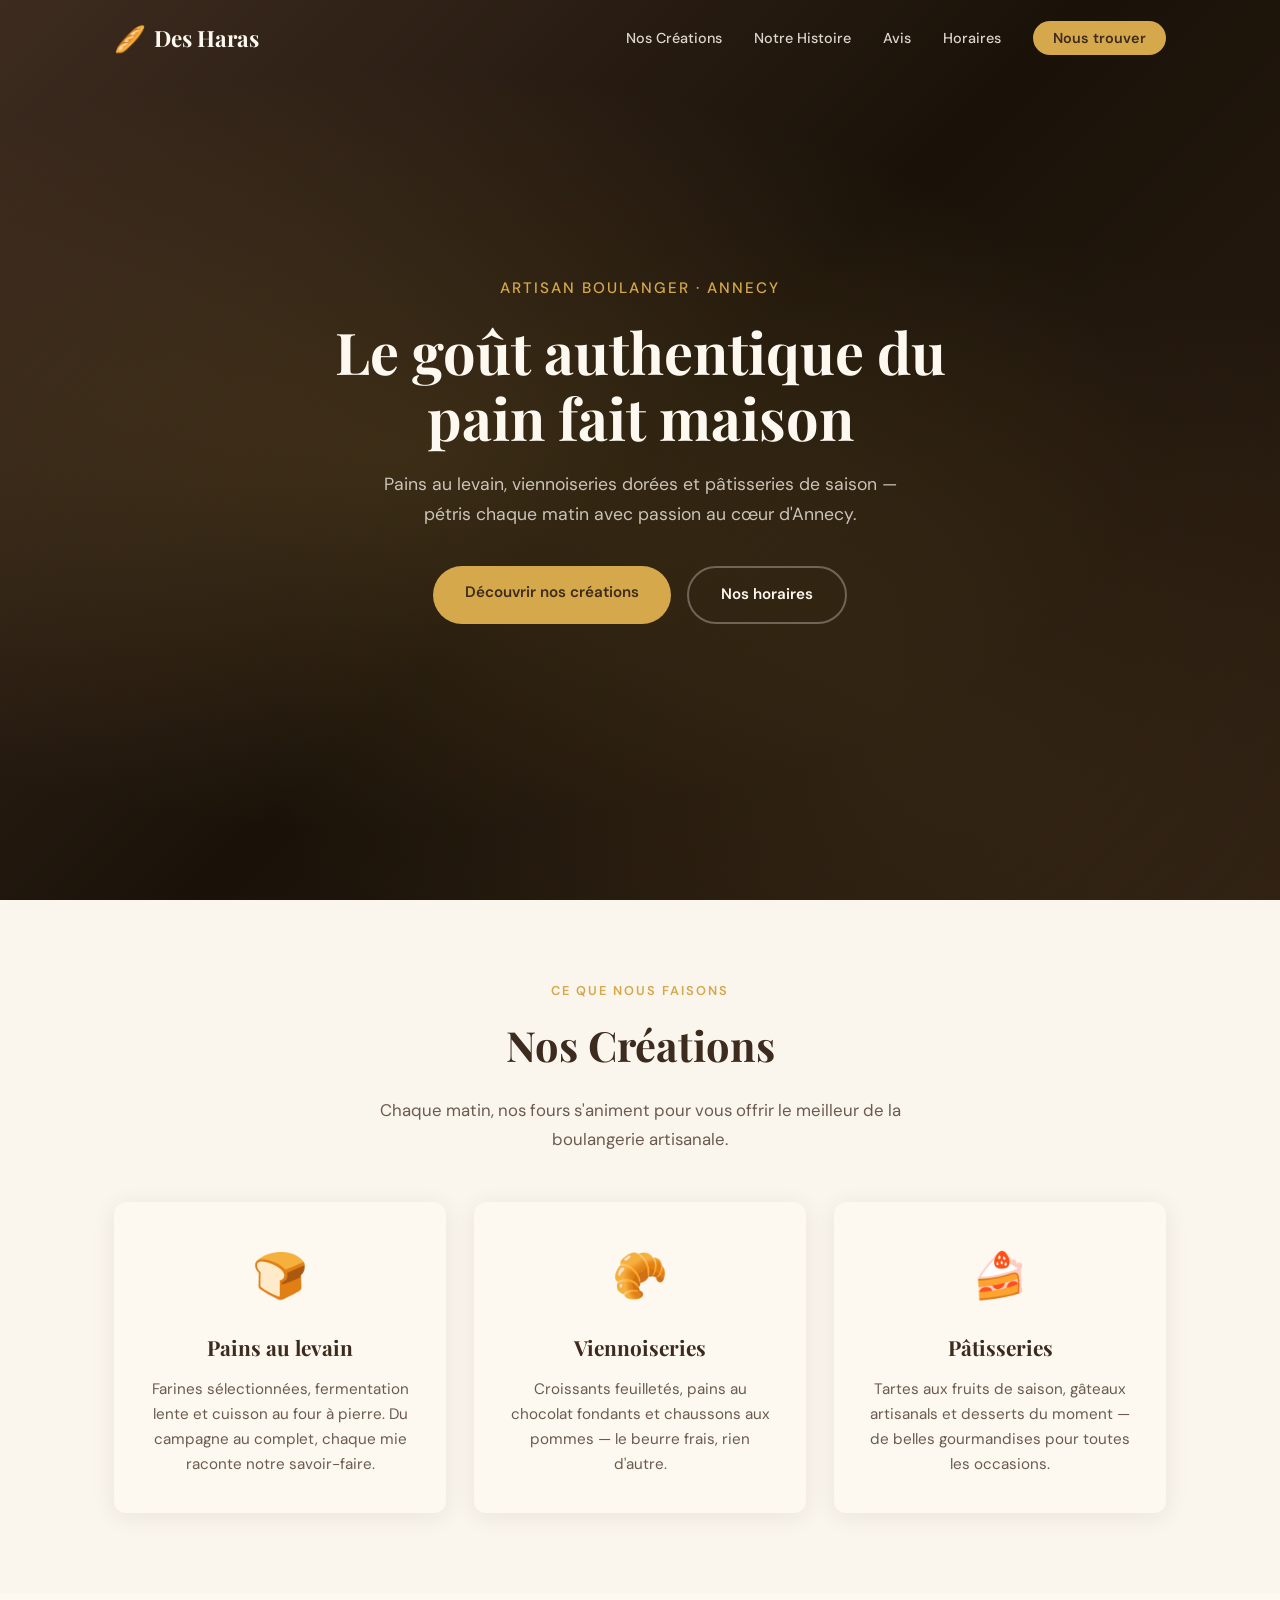
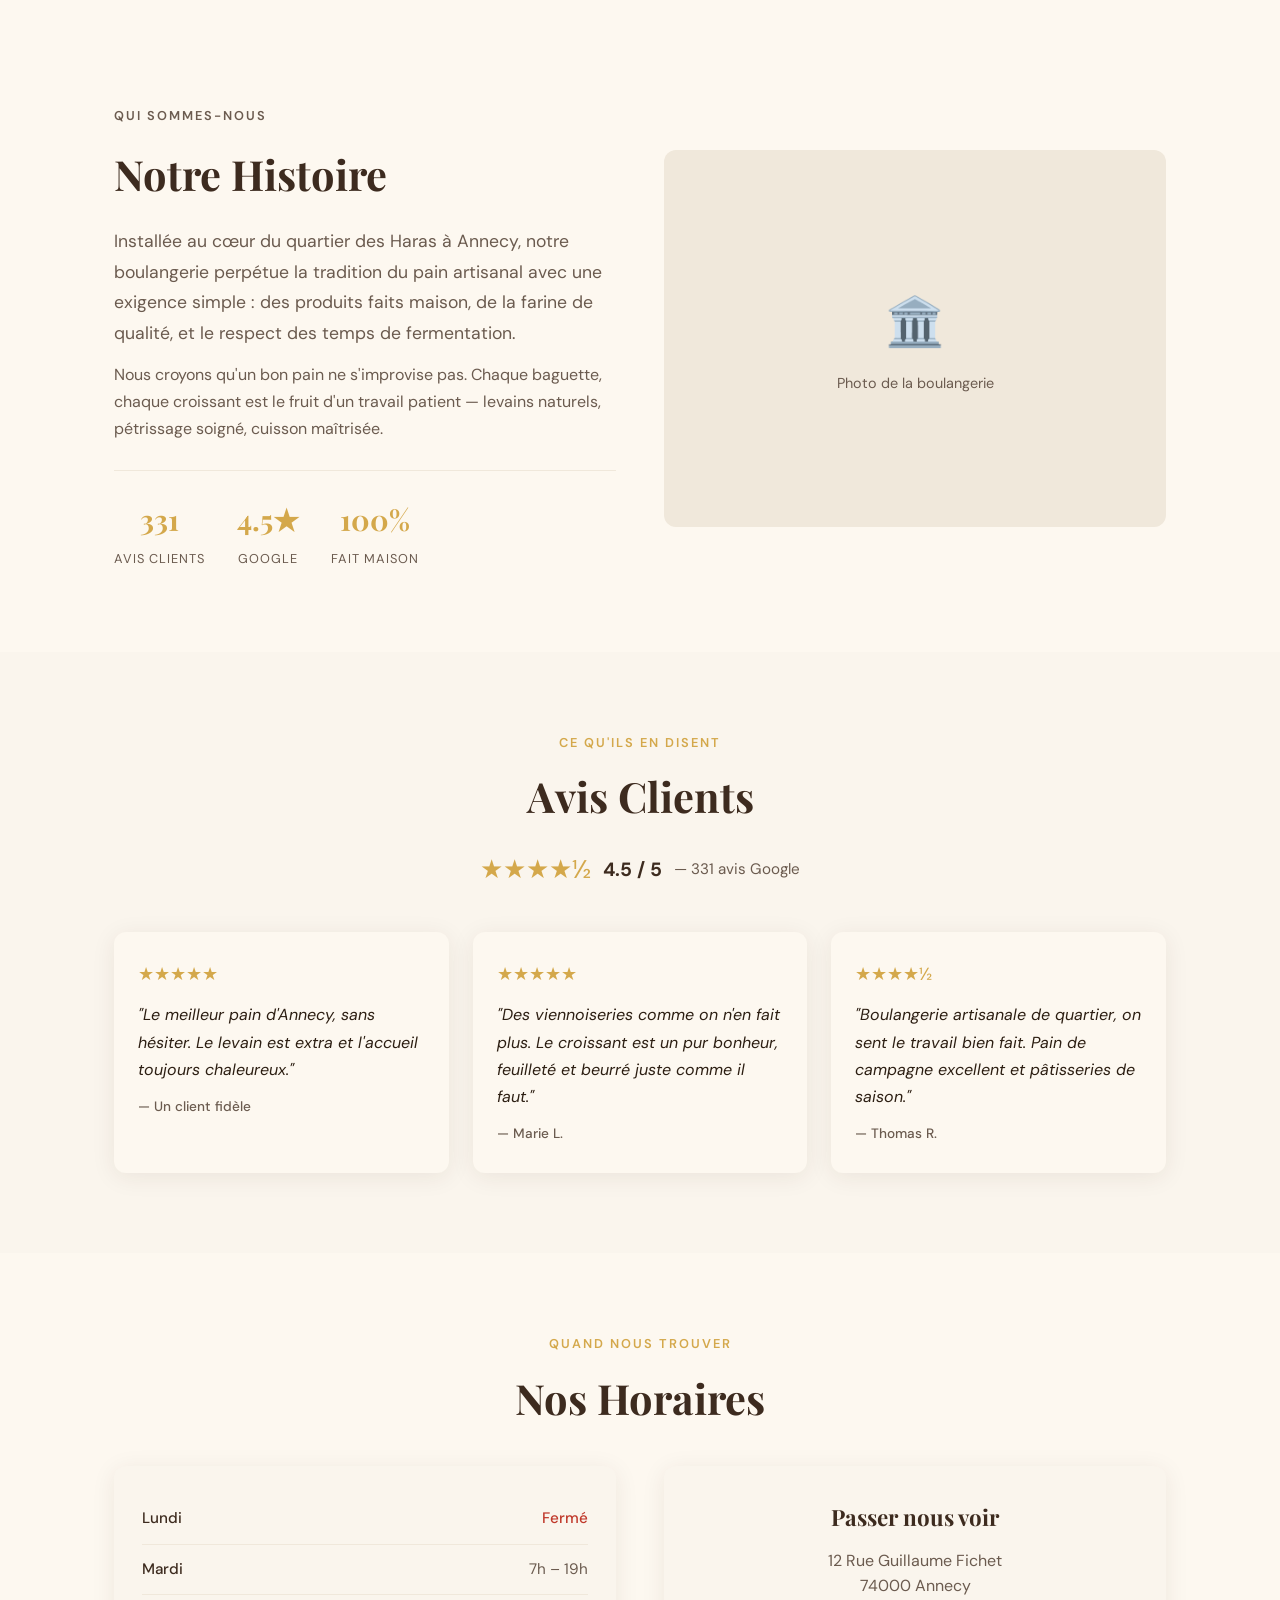
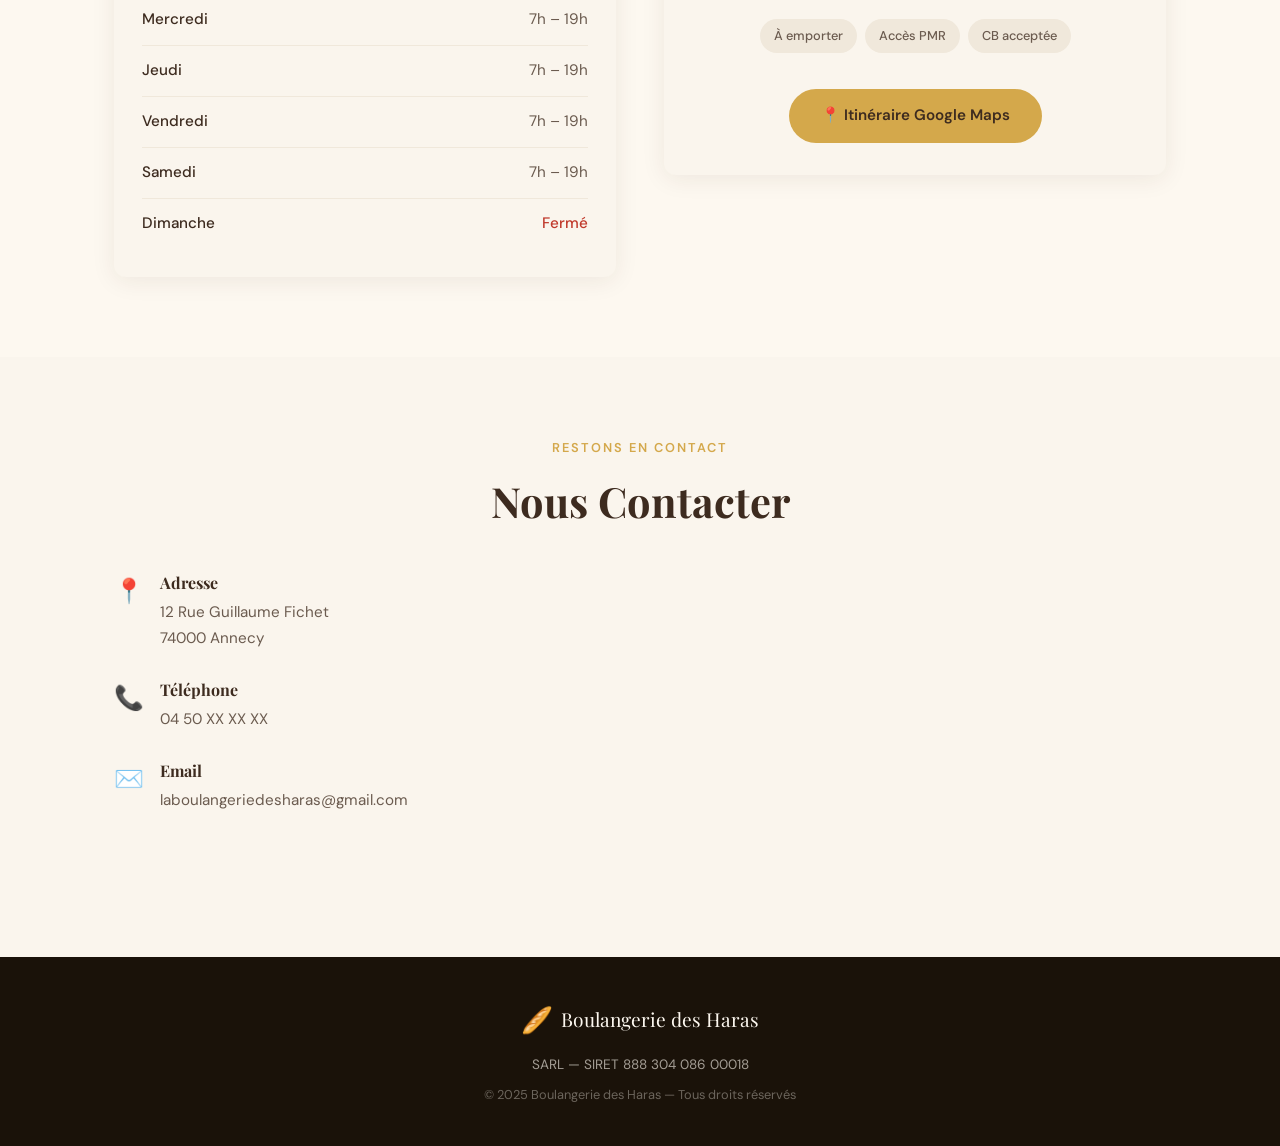
==== index.html @ cc99ca63 "Site vitrine Boulangerie des Haras - style Gruau Lorrain" ====
<!DOCTYPE html>
<html lang="fr">
<head>
    <meta charset="UTF-8">
    <meta name="viewport" content="width=device-width, initial-scale=1.0">
    <title>Boulangerie des Haras — Artisan boulanger à Annecy</title>
    <meta name="description" content="Boulangerie artisanale au cœur d'Annecy. Pains au levain, viennoiseries et pâtisseries faits maison. 12 Rue Guillaume Fichet, Annecy.">

    <!-- Fonts -->
    <link rel="preconnect" href="https://fonts.googleapis.com">
    <link rel="preconnect" href="https://fonts.gstatic.com" crossorigin>
    <link href="https://fonts.googleapis.com/css2?family=Playfair+Display:ital,wght@0,400;0,700;1,400&family=DM+Sans:wght@300;400;500;600&display=swap" rel="stylesheet">

    <!-- Styles -->
    <link rel="stylesheet" href="styles.css">

    <!-- Schema.org -->
    <script type="application/ld+json">
    {
        "@context": "https://schema.org",
        "@type": "Bakery",
        "name": "Boulangerie des Haras",
        "image": "",
        "address": {
            "@type": "PostalAddress",
            "streetAddress": "12 Rue Guillaume Fichet",
            "addressLocality": "Annecy",
            "postalCode": "74000",
            "addressCountry": "FR"
        },
        "geo": {
            "@type": "GeoCoordinates",
            "latitude": 45.904743,
            "longitude": 6.128679
        },
        "telephone": "+33450000000",
        "email": "laboulangeriedesharas@gmail.com",
        "servesCuisine": "Boulangerie artisanale",
        "priceRange": "€",
        "openingHoursSpecification": [
            { "@type": "OpeningHoursSpecification", "dayOfWeek": "Tuesday", "opens": "07:00", "closes": "19:00" },
            { "@type": "OpeningHoursSpecification", "dayOfWeek": "Wednesday", "opens": "07:00", "closes": "19:00" },
            { "@type": "OpeningHoursSpecification", "dayOfWeek": "Thursday", "opens": "07:00", "closes": "19:00" },
            { "@type": "OpeningHoursSpecification", "dayOfWeek": "Friday", "opens": "07:00", "closes": "19:00" },
            { "@type": "OpeningHoursSpecification", "dayOfWeek": "Saturday", "opens": "07:00", "closes": "19:00" }
        ],
        "aggregateRating": {
            "@type": "AggregateRating",
            "ratingValue": "4.5",
            "reviewCount": "331"
        }
    }
    </script>
</head>
<body>

    <!-- Navbar -->
    <nav class="navbar" id="navbar">
        <div class="nav-container">
            <a href="#" class="nav-logo">
                <span class="logo-icon">🥖</span>
                <span class="logo-text">Des Haras</span>
            </a>
            <ul class="nav-links" id="navLinks">
                <li><a href="#creations">Nos Créations</a></li>
                <li><a href="#histoire">Notre Histoire</a></li>
                <li><a href="#avis">Avis</a></li>
                <li><a href="#horaires">Horaires</a></li>
                <li><a href="#contact" class="nav-cta">Nous trouver</a></li>
            </ul>
            <button class="burger" id="burger" aria-label="Menu">
                <span></span><span></span><span></span>
            </button>
        </div>
    </nav>

    <!-- Hero -->
    <header class="hero" id="hero">
        <div class="hero-overlay"></div>
        <div class="hero-content fade-in">
            <p class="hero-subtitle">Artisan boulanger · Annecy</p>
            <h1 class="hero-title">Le goût authentique du pain fait maison</h1>
            <p class="hero-desc">Pains au levain, viennoiseries dorées et pâtisseries de saison — pétris chaque matin avec passion au cœur d'Annecy.</p>
            <div class="hero-buttons">
                <a href="#creations" class="btn btn-primary">Découvrir nos créations</a>
                <a href="#horaires" class="btn btn-secondary">Nos horaires</a>
            </div>
        </div>
    </header>

    <!-- Nos Créations -->
    <section class="section creations" id="creations">
        <div class="container">
            <p class="section-label">Ce que nous faisons</p>
            <h2 class="section-title fade-in">Nos Créations</h2>
            <p class="section-subtitle fade-in">Chaque matin, nos fours s'animent pour vous offrir le meilleur de la boulangerie artisanale.</p>

            <div class="creations-grid">
                <div class="creation-card fade-in">
                    <div class="creation-icon">🍞</div>
                    <h3>Pains au levain</h3>
                    <p>Farines sélectionnées, fermentation lente et cuisson au four à pierre. Du campagne au complet, chaque mie raconte notre savoir-faire.</p>
                </div>
                <div class="creation-card fade-in">
                    <div class="creation-icon">🥐</div>
                    <h3>Viennoiseries</h3>
                    <p>Croissants feuilletés, pains au chocolat fondants et chaussons aux pommes — le beurre frais, rien d'autre.</p>
                </div>
                <div class="creation-card fade-in">
                    <div class="creation-icon">🍰</div>
                    <h3>Pâtisseries</h3>
                    <p>Tartes aux fruits de saison, gâteaux artisanals et desserts du moment — de belles gourmandises pour toutes les occasions.</p>
                </div>
            </div>
        </div>
    </section>

    <!-- Notre Histoire -->
    <section class="section histoire" id="histoire">
        <div class="container">
            <div class="histoire-layout">
                <div class="histoire-text fade-in">
                    <p class="section-label">Qui sommes-nous</p>
                    <h2 class="section-title">Notre Histoire</h2>
                    <p class="histoire-intro">Installée au cœur du quartier des Haras à Annecy, notre boulangerie perpétue la tradition du pain artisanal avec une exigence simple : des produits faits maison, de la farine de qualité, et le respect des temps de fermentation.</p>
                    <p>Nous croyons qu'un bon pain ne s'improvise pas. Chaque baguette, chaque croissant est le fruit d'un travail patient — levains naturels, pétrissage soigné, cuisson maîtrisée.</p>
                    <div class="histoire-chiffres">
                        <div class="chiffre">
                            <span class="chiffre-nombre">331</span>
                            <span class="chiffre-label">Avis clients</span>
                        </div>
                        <div class="chiffre">
                            <span class="chiffre-nombre">4.5★</span>
                            <span class="chiffre-label">Google</span>
                        </div>
                        <div class="chiffre">
                            <span class="chiffre-nombre">100%</span>
                            <span class="chiffre-label">Fait maison</span>
                        </div>
                    </div>
                </div>
                <div class="histoire-image fade-in">
                    <div class="image-placeholder">
                        <span class="placeholder-icon">🏛️</span>
                        <p>Photo de la boulangerie</p>
                    </div>
                </div>
            </div>
        </div>
    </section>

    <!-- Avis -->
    <section class="section avis" id="avis">
        <div class="container">
            <p class="section-label">Ce qu'ils en disent</p>
            <h2 class="section-title fade-in">Avis Clients</h2>
            <div class="avis-global fade-in">
                <span class="avis-stars">★★★★½</span>
                <span class="avis-score">4.5 / 5</span>
                <span class="avis-count">— 331 avis Google</span>
            </div>

            <div class="avis-grid">
                <div class="avis-card fade-in">
                    <div class="avis-stars-small">★★★★★</div>
                    <p class="avis-text">"Le meilleur pain d'Annecy, sans hésiter. Le levain est extra et l'accueil toujours chaleureux."</p>
                    <p class="avis-author">— Un client fidèle</p>
                </div>
                <div class="avis-card fade-in">
                    <div class="avis-stars-small">★★★★★</div>
                    <p class="avis-text">"Des viennoiseries comme on n'en fait plus. Le croissant est un pur bonheur, feuilleté et beurré juste comme il faut."</p>
                    <p class="avis-author">— Marie L.</p>
                </div>
                <div class="avis-card fade-in">
                    <div class="avis-stars-small">★★★★½</div>
                    <p class="avis-text">"Boulangerie artisanale de quartier, on sent le travail bien fait. Pain de campagne excellent et pâtisseries de saison."</p>
                    <p class="avis-author">— Thomas R.</p>
                </div>
            </div>
        </div>
    </section>

    <!-- Horaires -->
    <section class="section horaires" id="horaires">
        <div class="container">
            <p class="section-label">Quand nous trouver</p>
            <h2 class="section-title fade-in">Nos Horaires</h2>

            <div class="horaires-layout">
                <div class="horaires-table fade-in">
                    <div class="horaire-row">
                        <span class="jour">Lundi</span>
                        <span class="ferme">Fermé</span>
                    </div>
                    <div class="horaire-row">
                        <span class="jour">Mardi</span>
                        <span class="heures">7h – 19h</span>
                    </div>
                    <div class="horaire-row">
                        <span class="jour">Mercredi</span>
                        <span class="heures">7h – 19h</span>
                    </div>
                    <div class="horaire-row">
                        <span class="jour">Jeudi</span>
                        <span class="heures">7h – 19h</span>
                    </div>
                    <div class="horaire-row">
                        <span class="jour">Vendredi</span>
                        <span class="heures">7h – 19h</span>
                    </div>
                    <div class="horaire-row">
                        <span class="jour">Samedi</span>
                        <span class="heures">7h – 19h</span>
                    </div>
                    <div class="horaire-row">
                        <span class="jour">Dimanche</span>
                        <span class="ferme">Fermé</span>
                    </div>
                </div>
                <div class="horaires-cta fade-in">
                    <div class="cta-box">
                        <h3>Passer nous voir</h3>
                        <p>12 Rue Guillaume Fichet<br>74000 Annecy</p>
                        <div class="cta-services">
                            <span class="service-badge">À emporter</span>
                            <span class="service-badge">Accès PMR</span>
                            <span class="service-badge">CB acceptée</span>
                        </div>
                        <a href="https://maps.google.com/?cid=14751556202898604400" target="_blank" class="btn btn-primary btn-maps">📍 Itinéraire Google Maps</a>
                    </div>
                </div>
            </div>
        </div>
    </section>

    <!-- Contact -->
    <section class="section contact" id="contact">
        <div class="container">
            <p class="section-label">Restons en contact</p>
            <h2 class="section-title fade-in">Nous Contacter</h2>

            <div class="contact-layout fade-in">
                <div class="contact-info">
                    <div class="contact-item">
                        <span class="contact-icon">📍</span>
                        <div>
                            <h4>Adresse</h4>
                            <p>12 Rue Guillaume Fichet<br>74000 Annecy</p>
                        </div>
                    </div>
                    <div class="contact-item">
                        <span class="contact-icon">📞</span>
                        <div>
                            <h4>Téléphone</h4>
                            <p>04 50 XX XX XX</p>
                        </div>
                    </div>
                    <div class="contact-item">
                        <span class="contact-icon">✉️</span>
                        <div>
                            <h4>Email</h4>
                            <p>laboulangeriedesharas@gmail.com</p>
                        </div>
                    </div>
                </div>
                <div class="contact-map">
                    <iframe
                        src="https://www.google.com/maps/embed?pb=!1m18!1m12!1m3!1d2775.5!2d6.128679!3d45.904743!2m3!1f0!2f0!3f0!3m2!1i1024!2i768!4f13.1!3m3!1m2!1s0x0%3A0x0!2sBoulangerie%20des%20Haras!5e0!3m2!1sfr!2sfr!4v1"
                        width="100%" height="300" style="border:0; border-radius: 12px;" allowfullscreen="" loading="lazy"></iframe>
                </div>
            </div>
        </div>
    </section>

    <!-- Footer -->
    <footer class="footer">
        <div class="container">
            <div class="footer-content">
                <div class="footer-brand">
                    <span class="logo-icon">🥖</span>
                    <span class="logo-text">Boulangerie des Haras</span>
                </div>
                <p class="footer-legal">SARL — SIRET 888 304 086 00018</p>
                <p class="footer-copy">© 2025 Boulangerie des Haras — Tous droits réservés</p>
            </div>
        </div>
    </footer>

    <!-- Mobile CTA -->
    <div class="mobile-cta" id="mobileCta">
        <a href="tel:+33450000000" class="mobile-cta-btn">📞 Appeler</a>
    </div>

    <script src="script.js"></script>
</body>
</html>
---- styles.css ----
/* ===== Variables ===== */
:root {
    --wheat: #D4A84B;
    --wheat-light: #E8C97A;
    --brown: #3D2B1F;
    --brown-light: #5C4033;
    --cream: #FDF8F0;
    --dark: #1A1209;
    --warm-white: #FAF5ED;
    --warm-gray: #F0E8DB;
    --text: #2C1E12;
    --text-light: #6B5B4F;
    --font-heading: 'Playfair Display', Georgia, serif;
    --font-body: 'DM Sans', -apple-system, sans-serif;
    --radius: 12px;
    --shadow: 0 4px 24px rgba(61,43,31,0.08);
    --shadow-hover: 0 8px 32px rgba(61,43,31,0.14);
    --transition: 0.3s ease;
}

/* ===== Reset ===== */
*, *::before, *::after { box-sizing: border-box; margin: 0; padding: 0; }
html { scroll-behavior: smooth; }
body {
    font-family: var(--font-body);
    color: var(--text);
    background: var(--cream);
    line-height: 1.7;
    -webkit-font-smoothing: antialiased;
}
img { max-width: 100%; display: block; }
a { text-decoration: none; color: inherit; }
ul { list-style: none; }

/* ===== Container ===== */
.container { max-width: 1100px; margin: 0 auto; padding: 0 24px; }

/* ===== Navbar ===== */
.navbar {
    position: fixed; top: 0; left: 0; right: 0; z-index: 1000;
    background: transparent;
    transition: background var(--transition), box-shadow var(--transition);
    padding: 16px 0;
}
.navbar.scrolled {
    background: rgba(253,248,240,0.95);
    backdrop-filter: blur(10px);
    box-shadow: 0 2px 16px rgba(61,43,31,0.08);
    padding: 10px 0;
}
.nav-container {
    max-width: 1100px; margin: 0 auto; padding: 0 24px;
    display: flex; align-items: center; justify-content: space-between;
}
.nav-logo {
    display: flex; align-items: center; gap: 8px;
    font-family: var(--font-heading); font-size: 1.4rem; font-weight: 700;
    color: var(--cream);
    transition: color var(--transition);
}
.navbar.scrolled .nav-logo { color: var(--brown); }
.logo-icon { font-size: 1.6rem; }
.nav-links { display: flex; gap: 32px; align-items: center; }
.nav-links a {
    font-size: 0.9rem; font-weight: 500; color: rgba(253,248,240,0.85);
    transition: color var(--transition);
    position: relative;
}
.navbar.scrolled .nav-links a { color: var(--text-light); }
.nav-links a:hover { color: var(--wheat); }
.navbar.scrolled .nav-links a:hover { color: var(--wheat); }
.nav-cta {
    background: var(--wheat) !important;
    color: var(--brown) !important;
    padding: 8px 20px;
    border-radius: 50px;
    font-weight: 600 !important;
    transition: background var(--transition), transform var(--transition) !important;
}
.nav-cta:hover { background: var(--wheat-light) !important; transform: translateY(-1px); }

/* Burger */
.burger {
    display: none; background: none; border: none; cursor: pointer;
    flex-direction: column; gap: 5px; padding: 4px;
}
.burger span {
    display: block; width: 24px; height: 2px;
    background: var(--cream); border-radius: 2px;
    transition: all var(--transition);
}
.navbar.scrolled .burger span { background: var(--brown); }
.burger.active span:nth-child(1) { transform: rotate(45deg) translate(5px, 5px); }
.burger.active span:nth-child(2) { opacity: 0; }
.burger.active span:nth-child(3) { transform: rotate(-45deg) translate(5px, -5px); }

/* ===== Hero ===== */
.hero {
    position: relative;
    min-height: 100vh;
    display: flex; align-items: center; justify-content: center;
    background: linear-gradient(135deg, #3D2B1F 0%, #1A1209 50%, #2C1E12 100%);
    overflow: hidden;
}
.hero-overlay {
    position: absolute; inset: 0;
    background: radial-gradient(ellipse at 30% 50%, rgba(212,168,75,0.15), transparent 60%),
                radial-gradient(ellipse at 70% 80%, rgba(212,168,75,0.08), transparent 50%);
}
.hero-content {
    position: relative; z-index: 1;
    text-align: center; padding: 0 24px;
    max-width: 720px;
}
.hero-subtitle {
    font-family: var(--font-body);
    font-size: 0.95rem; font-weight: 500;
    color: var(--wheat);
    letter-spacing: 2px; text-transform: uppercase;
    margin-bottom: 16px;
}
.hero-title {
    font-family: var(--font-heading);
    font-size: clamp(2.2rem, 5vw, 3.6rem);
    font-weight: 700;
    color: var(--cream);
    line-height: 1.15;
    margin-bottom: 20px;
}
.hero-desc {
    font-size: 1.1rem;
    color: rgba(253,248,240,0.75);
    max-width: 560px; margin: 0 auto 36px;
    line-height: 1.7;
}
.hero-buttons { display: flex; gap: 16px; justify-content: center; flex-wrap: wrap; }

/* ===== Buttons ===== */
.btn {
    display: inline-block;
    padding: 14px 32px;
    border-radius: 50px;
    font-family: var(--font-body);
    font-size: 0.95rem; font-weight: 600;
    transition: all var(--transition);
    cursor: pointer; border: none;
}
.btn-primary {
    background: var(--wheat);
    color: var(--brown);
}
.btn-primary:hover { background: var(--wheat-light); transform: translateY(-2px); box-shadow: 0 6px 20px rgba(212,168,75,0.35); }
.btn-secondary {
    background: transparent;
    color: var(--cream);
    border: 2px solid rgba(253,248,240,0.3);
}
.btn-secondary:hover { border-color: var(--wheat); color: var(--wheat); }
.btn-maps { margin-top: 16px; display: inline-block; }

/* ===== Sections ===== */
.section { padding: 80px 0; }
.section-label {
    font-size: 0.8rem; font-weight: 600;
    color: var(--wheat);
    text-transform: uppercase;
    letter-spacing: 2px;
    text-align: center;
    margin-bottom: 8px;
}
.section-title {
    font-family: var(--font-heading);
    font-size: clamp(1.8rem, 3.5vw, 2.6rem);
    font-weight: 700;
    color: var(--brown);
    text-align: center;
    margin-bottom: 16px;
}
.section-subtitle {
    text-align: center; color: var(--text-light);
    max-width: 560px; margin: 0 auto 48px;
    font-size: 1.05rem;
}

/* ===== Créations ===== */
.creations { background: var(--warm-white); }
.creations-grid {
    display: grid;
    grid-template-columns: repeat(auto-fit, minmax(280px, 1fr));
    gap: 28px;
    margin-top: 48px;
}
.creation-card {
    background: var(--cream);
    border-radius: var(--radius);
    padding: 36px 28px;
    text-align: center;
    box-shadow: var(--shadow);
    transition: transform var(--transition), box-shadow var(--transition);
}
.creation-card:hover { transform: translateY(-4px); box-shadow: var(--shadow-hover); }
.creation-icon { font-size: 2.8rem; margin-bottom: 16px; }
.creation-card h3 {
    font-family: var(--font-heading);
    font-size: 1.3rem; color: var(--brown);
    margin-bottom: 12px;
}
.creation-card p { color: var(--text-light); font-size: 0.95rem; line-height: 1.65; }

/* ===== Histoire ===== */
.histoire { background: var(--cream); }
.histoire-layout {
    display: grid;
    grid-template-columns: 1fr 1fr;
    gap: 48px;
    align-items: center;
    margin-top: 32px;
}
.histoire-text .section-label { text-align: left; }
.histoire-text .section-title { text-align: left; }
.histoire-intro {
    font-size: 1.1rem; color: var(--text);
    margin-bottom: 16px;
    line-height: 1.75;
}
.histoire-text p { color: var(--text-light); margin-bottom: 12px; }
.histoire-chiffres {
    display: flex; gap: 32px; margin-top: 28px;
    padding-top: 24px;
    border-top: 1px solid var(--warm-gray);
}
.chiffre { text-align: center; }
.chiffre-nombre {
    display: block;
    font-family: var(--font-heading);
    font-size: 1.8rem; font-weight: 700;
    color: var(--wheat);
}
.chiffre-label {
    font-size: 0.8rem; color: var(--text-light);
    text-transform: uppercase; letter-spacing: 1px;
}
.image-placeholder {
    width: 100%; aspect-ratio: 4/3;
    background: var(--warm-gray);
    border-radius: var(--radius);
    display: flex; flex-direction: column;
    align-items: center; justify-content: center;
    color: var(--text-light);
    font-size: 0.9rem;
}
.placeholder-icon { font-size: 3rem; margin-bottom: 8px; }

/* ===== Avis ===== */
.avis { background: var(--warm-white); }
.avis-global {
    display: flex; align-items: center; justify-content: center;
    gap: 12px; margin-bottom: 40px;
    flex-wrap: wrap;
}
.avis-stars { font-size: 1.6rem; color: var(--wheat); }
.avis-score { font-size: 1.2rem; font-weight: 700; color: var(--brown); }
.avis-count { color: var(--text-light); font-size: 0.95rem; }
.avis-grid {
    display: grid;
    grid-template-columns: repeat(auto-fit, minmax(280px, 1fr));
    gap: 24px;
}
.avis-card {
    background: var(--cream);
    border-radius: var(--radius);
    padding: 28px 24px;
    box-shadow: var(--shadow);
    transition: transform var(--transition);
}
.avis-card:hover { transform: translateY(-2px); }
.avis-stars-small { color: var(--wheat); font-size: 1.1rem; margin-bottom: 12px; }
.avis-text {
    font-style: italic; color: var(--text);
    line-height: 1.7; margin-bottom: 12px;
}
.avis-author { color: var(--text-light); font-size: 0.85rem; font-weight: 500; }

/* ===== Horaires ===== */
.horaires { background: var(--cream); }
.horaires-layout {
    display: grid;
    grid-template-columns: 1fr 1fr;
    gap: 48px;
    margin-top: 32px;
    align-items: start;
}
.horaires-table {
    background: var(--warm-white);
    border-radius: var(--radius);
    padding: 28px;
    box-shadow: var(--shadow);
}
.horaire-row {
    display: flex; justify-content: space-between;
    padding: 12px 0;
    border-bottom: 1px solid var(--warm-gray);
    font-size: 0.95rem;
}
.horaire-row:last-child { border-bottom: none; }
.jour { font-weight: 500; color: var(--brown); }
.heures { color: var(--text-light); }
.ferme { color: #C0392B; font-weight: 500; }
.cta-box {
    background: var(--warm-white);
    border-radius: var(--radius);
    padding: 32px;
    box-shadow: var(--shadow);
    text-align: center;
}
.cta-box h3 {
    font-family: var(--font-heading);
    font-size: 1.4rem; color: var(--brown);
    margin-bottom: 12px;
}
.cta-box p { color: var(--text-light); margin-bottom: 20px; line-height: 1.6; }
.cta-services { display: flex; gap: 8px; justify-content: center; flex-wrap: wrap; margin-bottom: 20px; }
.service-badge {
    background: var(--warm-gray);
    color: var(--text-light);
    font-size: 0.8rem; font-weight: 500;
    padding: 6px 14px;
    border-radius: 50px;
}

/* ===== Contact ===== */
.contact { background: var(--warm-white); }
.contact-layout {
    display: grid;
    grid-template-columns: 1fr 1fr;
    gap: 48px;
    margin-top: 32px;
    align-items: start;
}
.contact-item {
    display: flex; gap: 16px; margin-bottom: 24px;
}
.contact-icon { font-size: 1.5rem; flex-shrink: 0; margin-top: 2px; }
.contact-item h4 {
    font-family: var(--font-heading);
    color: var(--brown); margin-bottom: 4px;
}
.contact-item p { color: var(--text-light); font-size: 0.95rem; }
.contact-map { border-radius: var(--radius); overflow: hidden; }

/* ===== Footer ===== */
.footer {
    background: var(--dark);
    color: rgba(253,248,240,0.6);
    padding: 40px 0;
    text-align: center;
}
.footer-content { display: flex; flex-direction: column; align-items: center; gap: 8px; }
.footer-brand {
    display: flex; align-items: center; gap: 8px;
    font-family: var(--font-heading);
    color: var(--cream); font-size: 1.2rem;
    margin-bottom: 4px;
}
.footer-legal { font-size: 0.85rem; }
.footer-copy { font-size: 0.8rem; opacity: 0.6; }

/* ===== Mobile CTA ===== */
.mobile-cta {
    display: none;
    position: fixed; bottom: 0; left: 0; right: 0;
    background: var(--cream);
    padding: 12px 16px;
    box-shadow: 0 -2px 12px rgba(0,0,0,0.1);
    z-index: 999;
}
.mobile-cta-btn {
    display: block;
    background: var(--wheat);
    color: var(--brown);
    text-align: center;
    padding: 14px;
    border-radius: 50px;
    font-weight: 600;
    font-size: 1rem;
}

/* ===== Animations ===== */
.fade-in {
    opacity: 0;
    transform: translateY(24px);
    transition: opacity 0.7s ease, transform 0.7s ease;
}
.fade-in.visible {
    opacity: 1;
    transform: translateY(0);
}

/* ===== Responsive ===== */
@media (max-width: 768px) {
    .nav-links { display: none; }
    .burger { display: flex; }
    .nav-links.open {
        display: flex; flex-direction: column;
        position: absolute; top: 100%; left: 0; right: 0;
        background: rgba(253,248,240,0.98);
        padding: 24px;
        gap: 16px;
        box-shadow: 0 8px 24px rgba(0,0,0,0.08);
    }
    .nav-links.open a { color: var(--text); font-size: 1.1rem; }
    .nav-links.open .nav-cta { color: var(--brown) !important; }
    .hero-title { font-size: 2rem; }
    .hero-desc { font-size: 1rem; }
    .histoire-layout, .horaires-layout, .contact-layout {
        grid-template-columns: 1fr;
    }
    .histoire-chiffres { gap: 20px; }
    .mobile-cta { display: block; }
    .footer { padding-bottom: 80px; }
    .section { padding: 56px 0; }
}
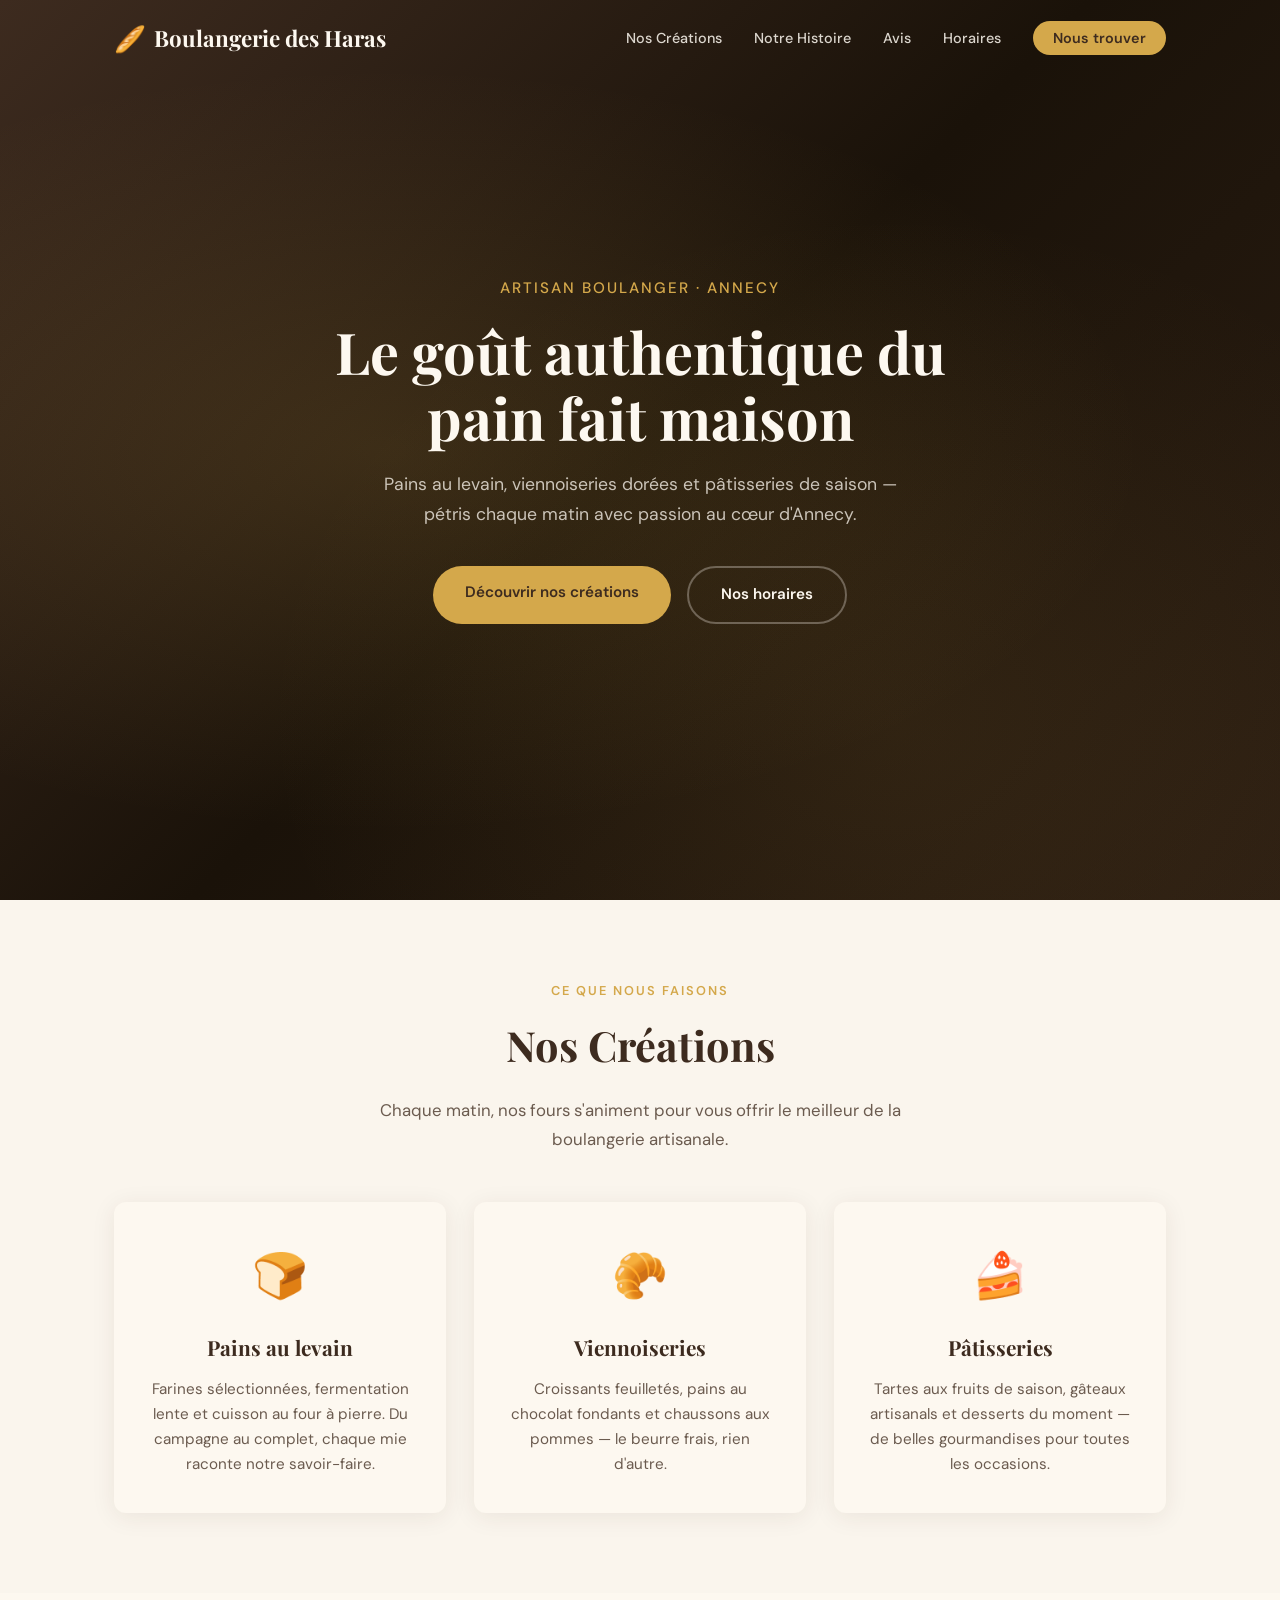
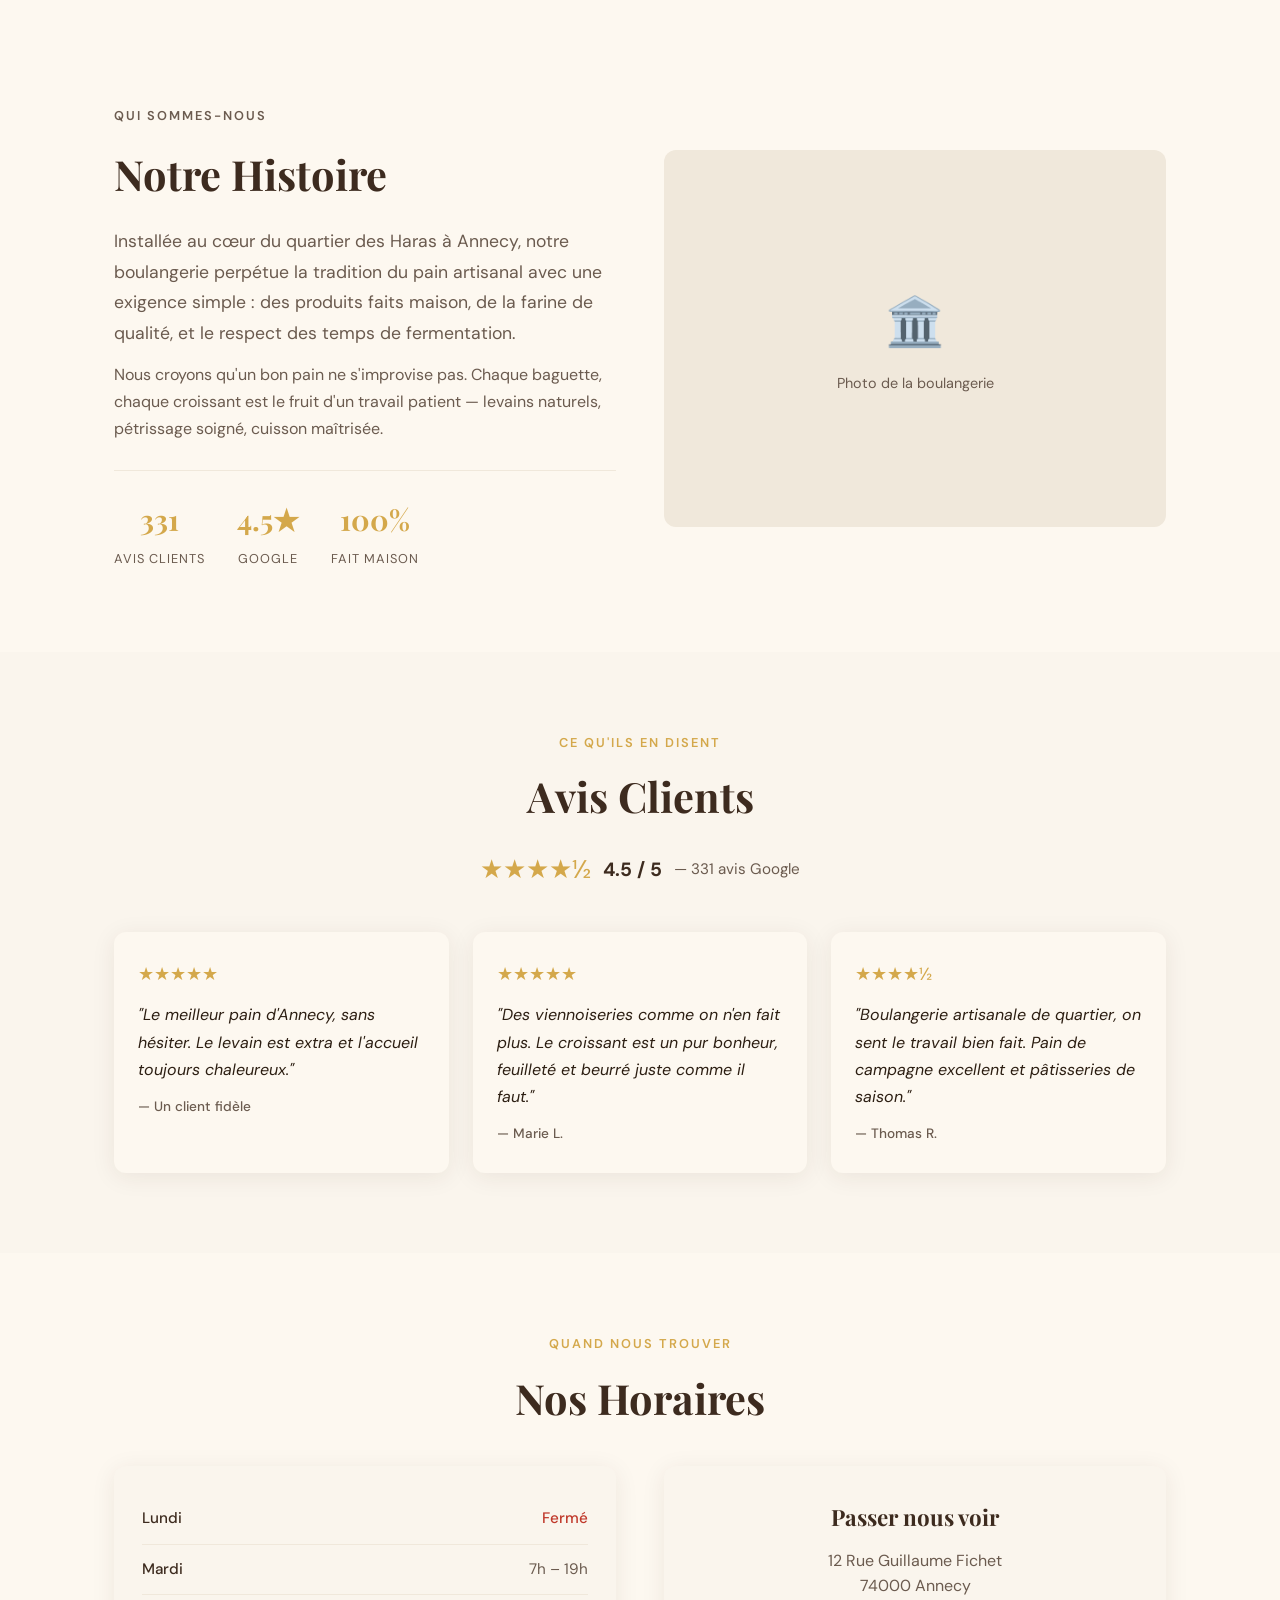
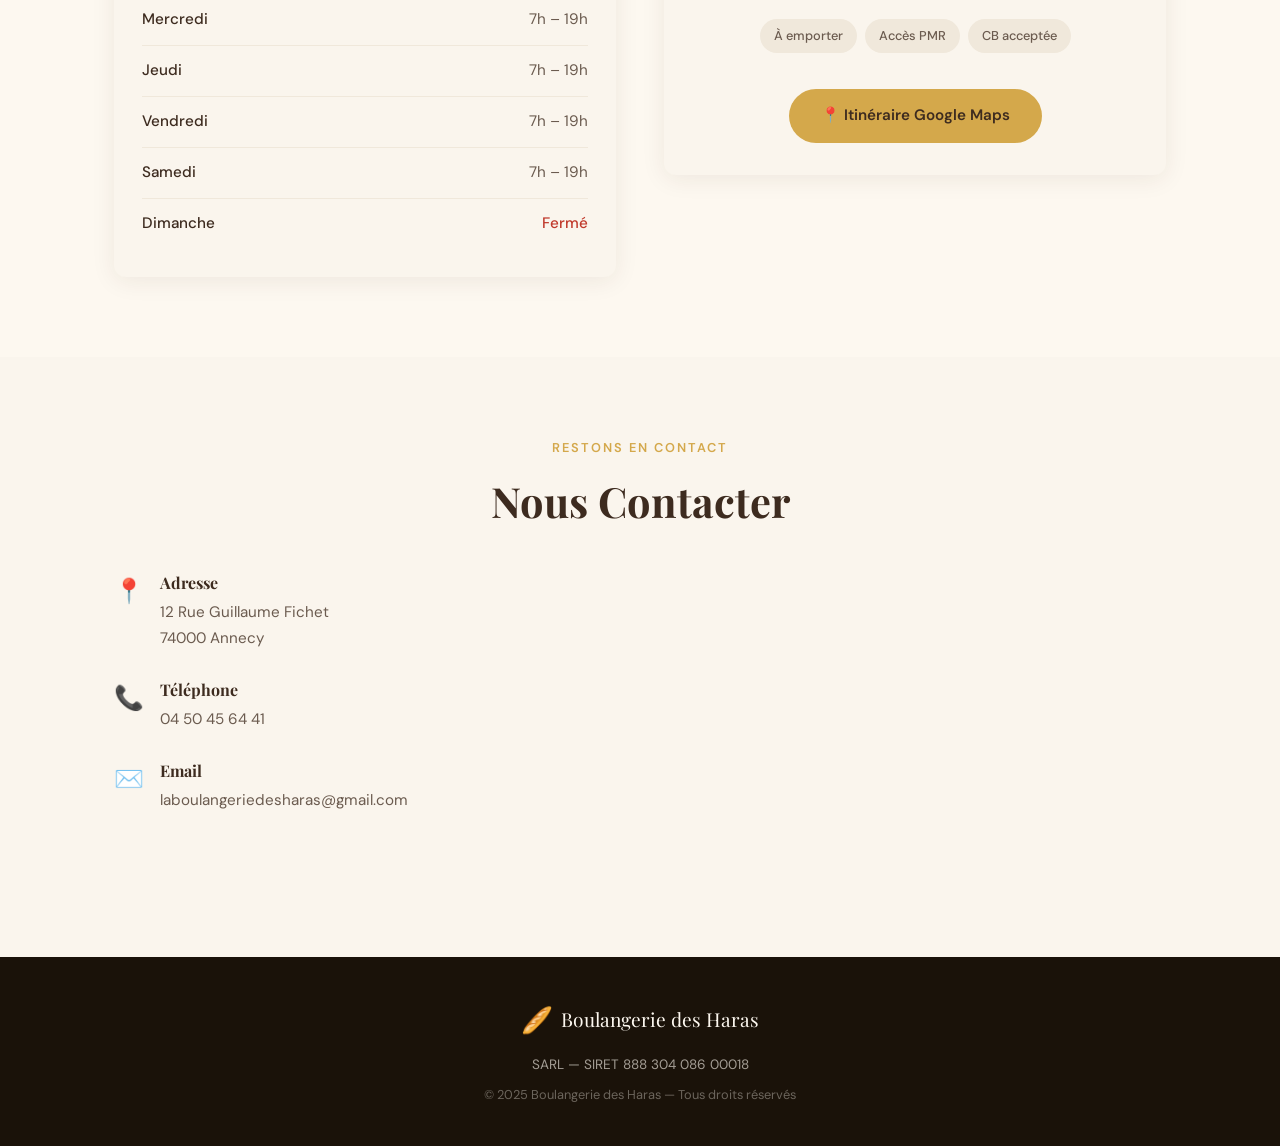
==== commit f547488b: "Tel: 04 50 45 64 41 + logo Boulangerie des Haras" ====
--- a/index.html
+++ b/index.html
@@ -33,7 +33,7 @@
             "latitude": 45.904743,
             "longitude": 6.128679
         },
-        "telephone": "+33450000000",
+        "telephone": "+33450456441",
         "email": "laboulangeriedesharas@gmail.com",
         "servesCuisine": "Boulangerie artisanale",
         "priceRange": "€",
@@ -59,7 +59,7 @@
         <div class="nav-container">
             <a href="#" class="nav-logo">
                 <span class="logo-icon">🥖</span>
-                <span class="logo-text">Des Haras</span>
+                <span class="logo-text">Boulangerie des Haras</span>
             </a>
             <ul class="nav-links" id="navLinks">
                 <li><a href="#creations">Nos Créations</a></li>
@@ -252,7 +252,7 @@
                         <span class="contact-icon">📞</span>
                         <div>
                             <h4>Téléphone</h4>
-                            <p>04 50 XX XX XX</p>
+                            <p>04 50 45 64 41</p>
                         </div>
                     </div>
                     <div class="contact-item">
@@ -288,7 +288,7 @@
 
     <!-- Mobile CTA -->
     <div class="mobile-cta" id="mobileCta">
-        <a href="tel:+33450000000" class="mobile-cta-btn">📞 Appeler</a>
+        <a href="tel:+33450456441" class="mobile-cta-btn">📞 Appeler</a>
     </div>
 
     <script src="script.js"></script>
